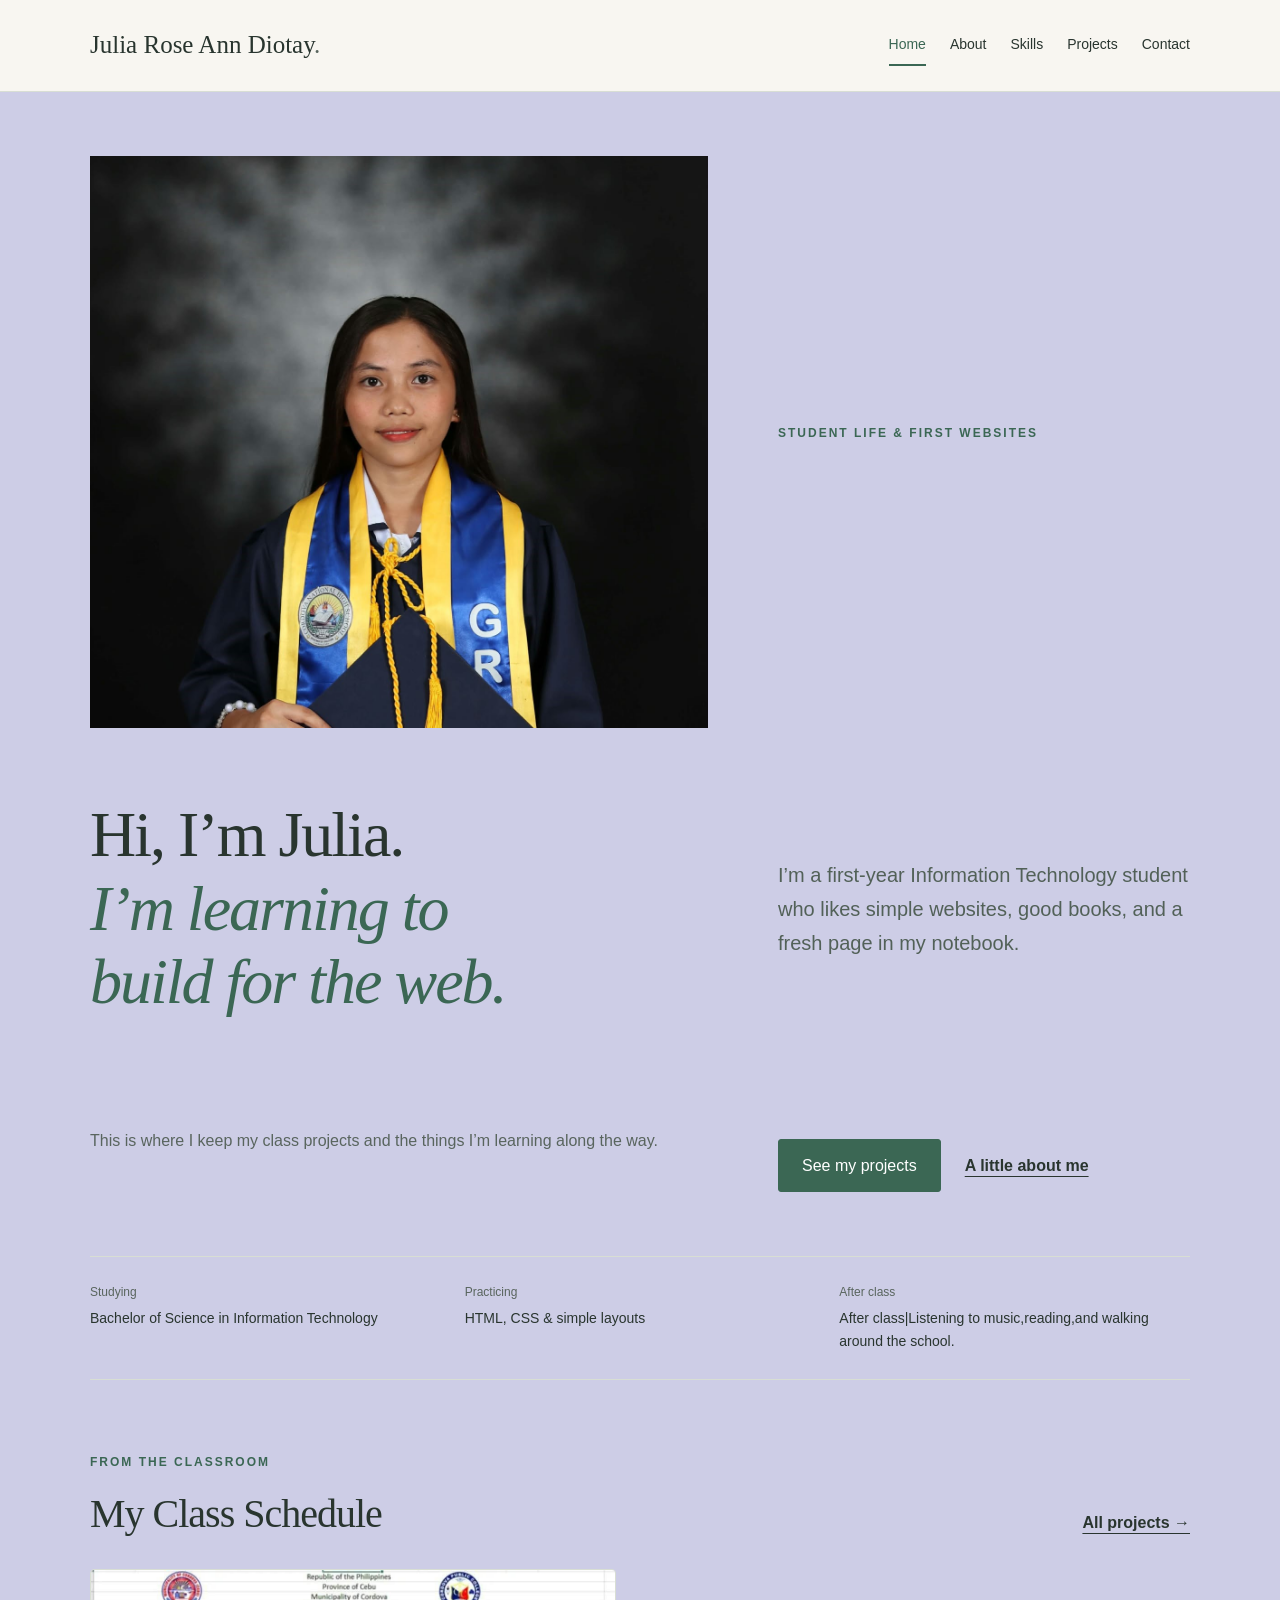
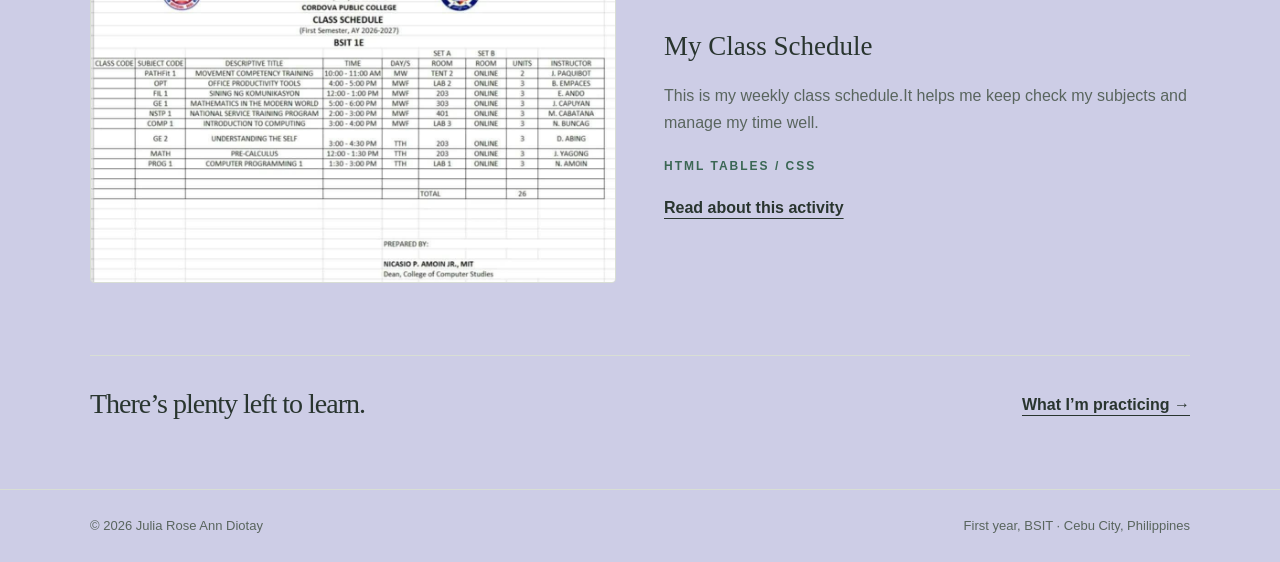
==== index.html @ e8fc2d92 "Upload portfolio website files" ====
<!DOCTYPE html>
<html lang="en">
    <head>
        <meta charset="UTF-8">
        <meta name="viewport" content="width=device-width, initial-scale=1.0">
        <title>Home — Julia Rose Ann Diotay | Student Portfolio</title>
        <meta
            name="description"
            content="Julia Rose Ann Diotay’s first-year IT portfolio, with class projects, everyday interests, and web skills in progress."
        >
        <link rel="stylesheet" href="css/style.css">
    </head>
    <body>
        <a class="skip-link" href="#main">Skip to content</a>
        <header class="site-header">
            <div class="container navbar">
                <a class="brand" href="index.html">Julia Rose Ann Diotay<span class="muted">.</span></a>
                <nav class="nav-links" aria-label="Main navigation">
                    <a href="index.html" class="active" aria-current="page">Home</a>
                    <a href="about.html">About</a>
                    <a href="skills.html">Skills</a>
                    <a href="projects.html">Projects</a>
                    <a href="contact.html">Contact</a>
                </nav>
            </div>
        </header>
        <main id="main" class="container" tabindex="-1">
            <section class="hero" aria-label="Introduction">
                <div class="home-content">
                  <img src="assets/images/profile.pic.jpg"
                  
                  alt="My Profileclass="profile-pic">

                </div>
                    <p class="eyebrow">Student life &amp; first websites</p>
                    <h1>Hi, I’m Julia.<br><span>I’m learning to<br>build for the web.</span></h1>
                    <p class="lead">
                        I’m a first-year Information Technology student who likes simple websites, good books, and a
                        fresh page in my notebook.
                    </p>
                    <p class="muted">This is where I keep my class projects and the things I’m learning along the way.</p>
                    <div class="actions">
                        <a class="button" href="projects.html">See my projects</a>
                        <a class="text-link" href="about.html">A little about me</a>
                    </div>
                </div>
                
                    
                
            </section>
            <div class="semester-strip">
                <p><span>Studying</span>Bachelor of Science in Information Technology</p>
                <p><span>Practicing</span>HTML, CSS &amp; simple layouts</p>
                <p><span>After class</span>After class|Listening to music,reading,and walking around the school.</p>
            </div>
            <section class="section" aria-labelledby="recent-title">
                <div class="section-heading">
                    <div>
                        <p class="eyebrow">From the classroom</p>
                        <h2 id="recent-title">My Class Schedule</h2>
                    </div>
                    <a class="text-link" href="projects.html">All projects →</a>
                </div>
                <article class="feature">
                    <img
                        src="assets/images/class schedule.jpg"
                        alt="A weekly class schedule with subject names arranged in a simple table"
                        width="800"
                        height="500"
                        loading="lazy"
                    >
                    <div>
                        <h3>My Class Schedule</h3>
                        <p class="muted">
                            This is my weekly class schedule.It helps me keep check my subjects and manage my time well. 
                        </p>
                        <p class="eyebrow">HTML tables / CSS</p>
                        <a class="text-link" href="projects.html">Read about this activity</a>
                    </div>
                </article>
            </section>
            <div class="closing">
                <h2>There’s plenty left to learn.</h2>
                <a class="text-link" href="skills.html">What I’m practicing →</a>
            </div>
        </main>
        <footer class="footer">
            <div class="container footer-inner">
                <p>© 2026 Julia Rose Ann Diotay</p>
                <p>First year, BSIT · Cebu City, Philippines</p>
            </div>
        </footer>
    </body>
</html>
---- css/style.css ----
* {
    box-sizing: border-box;
}

html {
    scroll-behavior: smooth;
    scroll-padding-top: 108px;
}

body {
    margin: 0;
    padding-top: 92px;
    background-color: #cdcde6;
    color: #29352f;
    font-family: Arial, Helvetica, sans-serif;
    line-height: 1.7;
}

.container {
    width: 88%;
    max-width: 1100px;
    margin: 0 auto;
}

img {
    display: block;
    width: 100%;
    height: auto;
}

a {
    color: inherit;
    text-underline-offset: 5px;
    transition: color 0.2s, background-color 0.2s;
}

a:hover {
    color: #3b6754;
}

a:focus-visible {
    outline: 3px solid #3b6754;
    outline-offset: 5px;
}

h1,
h2,
h3 {
    margin: 0 0 20px;
    font-family: Georgia, "Times New Roman", serif;
    font-weight: normal;
    line-height: 1.15;
}

h1 {
    font-size: 64px;
    letter-spacing: -2px;
}

h2 {
    font-size: 40px;
    letter-spacing: -1px;
}

h3 {
    font-size: 27px;
}

p {
    margin: 0 0 20px;
}

.eyebrow {
    margin-bottom: 18px;
    color: #3b6754;
    font-size: 12px;
    font-weight: bold;
    letter-spacing: 2px;
    text-transform: uppercase;
}

.lead {
    max-width: 600px;
    color: #526158;
    font-size: 20px;
}

.muted {
    color: #59655e;
}

.skip-link {
    position: fixed;
    z-index: 1100;
    top: -80px;
    left: 20px;
    padding: 10px 16px;
    background-color: #29352f;
    color: #ffffff;
}

.skip-link:focus {
    top: 10px;
}

.site-header {
    position: fixed;
    top: 0;
    left: 0;
    z-index: 1000;
    width: 100%;
    height: 92px;
    background-color: rgba(250, 248, 242, 0.95);
    backdrop-filter: blur(10px);
    border-bottom: 1px solid #d8ded4;
}

.navbar {
    display: flex;
    justify-content: space-between;
    align-items: center;
    flex-wrap: wrap;
    gap: 20px;
    height: 100%;
    padding: 24px 0;
}

.brand {
    font-family: Georgia, serif;
    font-size: 25px;
    text-decoration: none;
}

.nav-links {
    display: flex;
    flex-wrap: wrap;
    gap: 24px;
}

.nav-links a {
    padding: 8px 0;
    border-bottom: 2px solid transparent;
    font-size: 14px;
    text-decoration: none;
}

.nav-links a:hover,
.nav-links .active {
    border-bottom-color: #3b6754;
    color: #3b6754;
}

.hero {
    display: grid;
    grid-template-columns: 1.2fr 0.8fr;
    align-items: center;
    gap: 70px;
    padding: 64px 0;
}

.hero h1 span {
    color: #3b6754;
    font-style: italic;
}

.portrait {
    margin: 0;
}

.portrait img {
    aspect-ratio: 1;
    object-fit: contain;
    background-color: #edf0e7;
    border-radius: 4px;
}

.portrait figcaption {
    display: flex;
    justify-content: space-between;
    gap: 16px;
    padding-top: 12px;
    color: #59655e;
    font-size: 12px;
}

.actions {
    display: flex;
    align-items: center;
    flex-wrap: wrap;
    gap: 24px;
    margin-top: 30px;
}

.button {
    display: inline-block;
    padding: 12px 23px;
    border: 1px solid #3b6754;
    border-radius: 3px;
    background-color: #3b6754;
    color: #ffffff;
    text-decoration: none;
}

.button:hover {
    background-color: #294c3c;
    color: #ffffff;
}

.text-link {
    font-weight: bold;
}

.semester-strip {
    display: grid;
    grid-template-columns: repeat(3, 1fr);
    gap: 24px;
    padding: 25px 0;
    border-top: 1px solid #d8ded4;
    border-bottom: 1px solid #d8ded4;
}

.semester-strip p {
    margin: 0;
    font-size: 14px;
}

.semester-strip span {
    display: block;
    margin-bottom: 4px;
    color: #59655e;
    font-size: 12px;
}

.section {
    padding: 72px 0;
}

.section-heading {
    display: flex;
    justify-content: space-between;
    align-items: end;
    flex-wrap: wrap;
    gap: 20px;
    margin-bottom: 32px;
}

.section-heading h2 {
    margin: 0;
}

.feature,
.about-grid {
    display: grid;
    grid-template-columns: 1fr 1fr;
    align-items: center;
    gap: 48px;
}

.feature img,
.project-card img {
    border: 1px solid #d8ded4;
    border-radius: 4px;
}

.page-intro {
    max-width: 760px;
    padding: 60px 0 36px;
}

.about-grid {
    align-items: start;
    grid-template-columns: 0.8fr 1.2fr;
}

.note {
    margin-top: 28px;
    padding: 24px;
    border-left: 3px solid #3b6754;
    background-color: #edf0e7;
}

.note p:last-child {
    margin-bottom: 0;
}

.education-row {
    display: grid;
    grid-template-columns: 180px 1fr;
    gap: 24px;
    padding: 28px 0;
    border-top: 1px solid #d8ded4;
}

.education-row p {
    margin-bottom: 8px;
}

.skill-row {
    display: grid;
    grid-template-columns: 60px 1fr 1.5fr;
    gap: 24px;
    padding: 28px 0;
    border-top: 1px solid #d8ded4;
}

.skill-row h3,
.skill-row p {
    margin: 0;
}

.skill-number {
    color: #3b6754;
    font-size: 14px;
}

.project-list {
    display: grid;
    gap: 48px;
}

.project-card {
    display: grid;
    grid-template-columns: 1fr 1fr;
    align-items: center;
    gap: 40px;
}

.tags {
    display: flex;
    flex-wrap: wrap;
    gap: 8px;
    margin: 20px 0;
    padding: 0;
    list-style: none;
}

.tags li {
    padding: 3px 10px;
    border: 1px solid #d8ded4;
    border-radius: 3px;
    font-size: 12px;
}

.contact-section {
    display: grid;
    grid-template-columns: 1fr 1fr;
    gap: 48px;
    padding: 48px 0 72px;
}

.contact-card {
    padding: 36px;
    border-radius: 4px;
    background-color: #edf0e7;
}

.email-link {
    font-size: 22px;
    overflow-wrap: anywhere;
}

.closing {
    display: flex;
    justify-content: space-between;
    align-items: center;
    flex-wrap: wrap;
    gap: 24px;
    padding: 32px 0;
    border-top: 1px solid #d8ded4;
}

.closing h2 {
    margin: 0;
    font-size: 28px;
}

.footer {
    margin-top: 36px;
    border-top: 1px solid #d8ded4;
}

.footer-inner {
    display: flex;
    justify-content: space-between;
    flex-wrap: wrap;
    gap: 12px;
    padding: 25px 0;
    color: #59655e;
    font-size: 13px;
}

.footer p {
    margin: 0;
}

@media (max-width: 768px) {
    h1 {
        font-size: 46px;
    }

    h2 {
        font-size: 34px;
    }

    .navbar {
        gap: 12px;
    }

    .nav-links {
        gap: 20px;
    }

    .hero,
    .feature,
    .about-grid,
    .project-card,
    .contact-section {
        grid-template-columns: 1fr;
        gap: 30px;
    }

    .hero {
        padding: 40px 0;
    }

    .portrait {
        width: 100%;
        max-width: 400px;
    }

    .section {
        padding: 48px 0;
    }

    .semester-strip,
    .education-row,
    .skill-row {
        grid-template-columns: 1fr;
        gap: 12px;
    }

    .page-intro {
        padding-top: 40px;
    }

    .contact-card {
        padding: 24px;
    }
}

@media (max-width: 639px) {
    html {
        scroll-padding-top: 156px;
    }

    body {
        padding-top: 140px;
    }

    .site-header {
        height: 140px;
    }

    .navbar {
        padding: 16px 0;
    }

    .nav-links {
        width: 100%;
    }
}

@media (prefers-reduced-motion: reduce) {
    html {
        scroll-behavior: auto;
    }

    a {
        transition: none;
    }
}
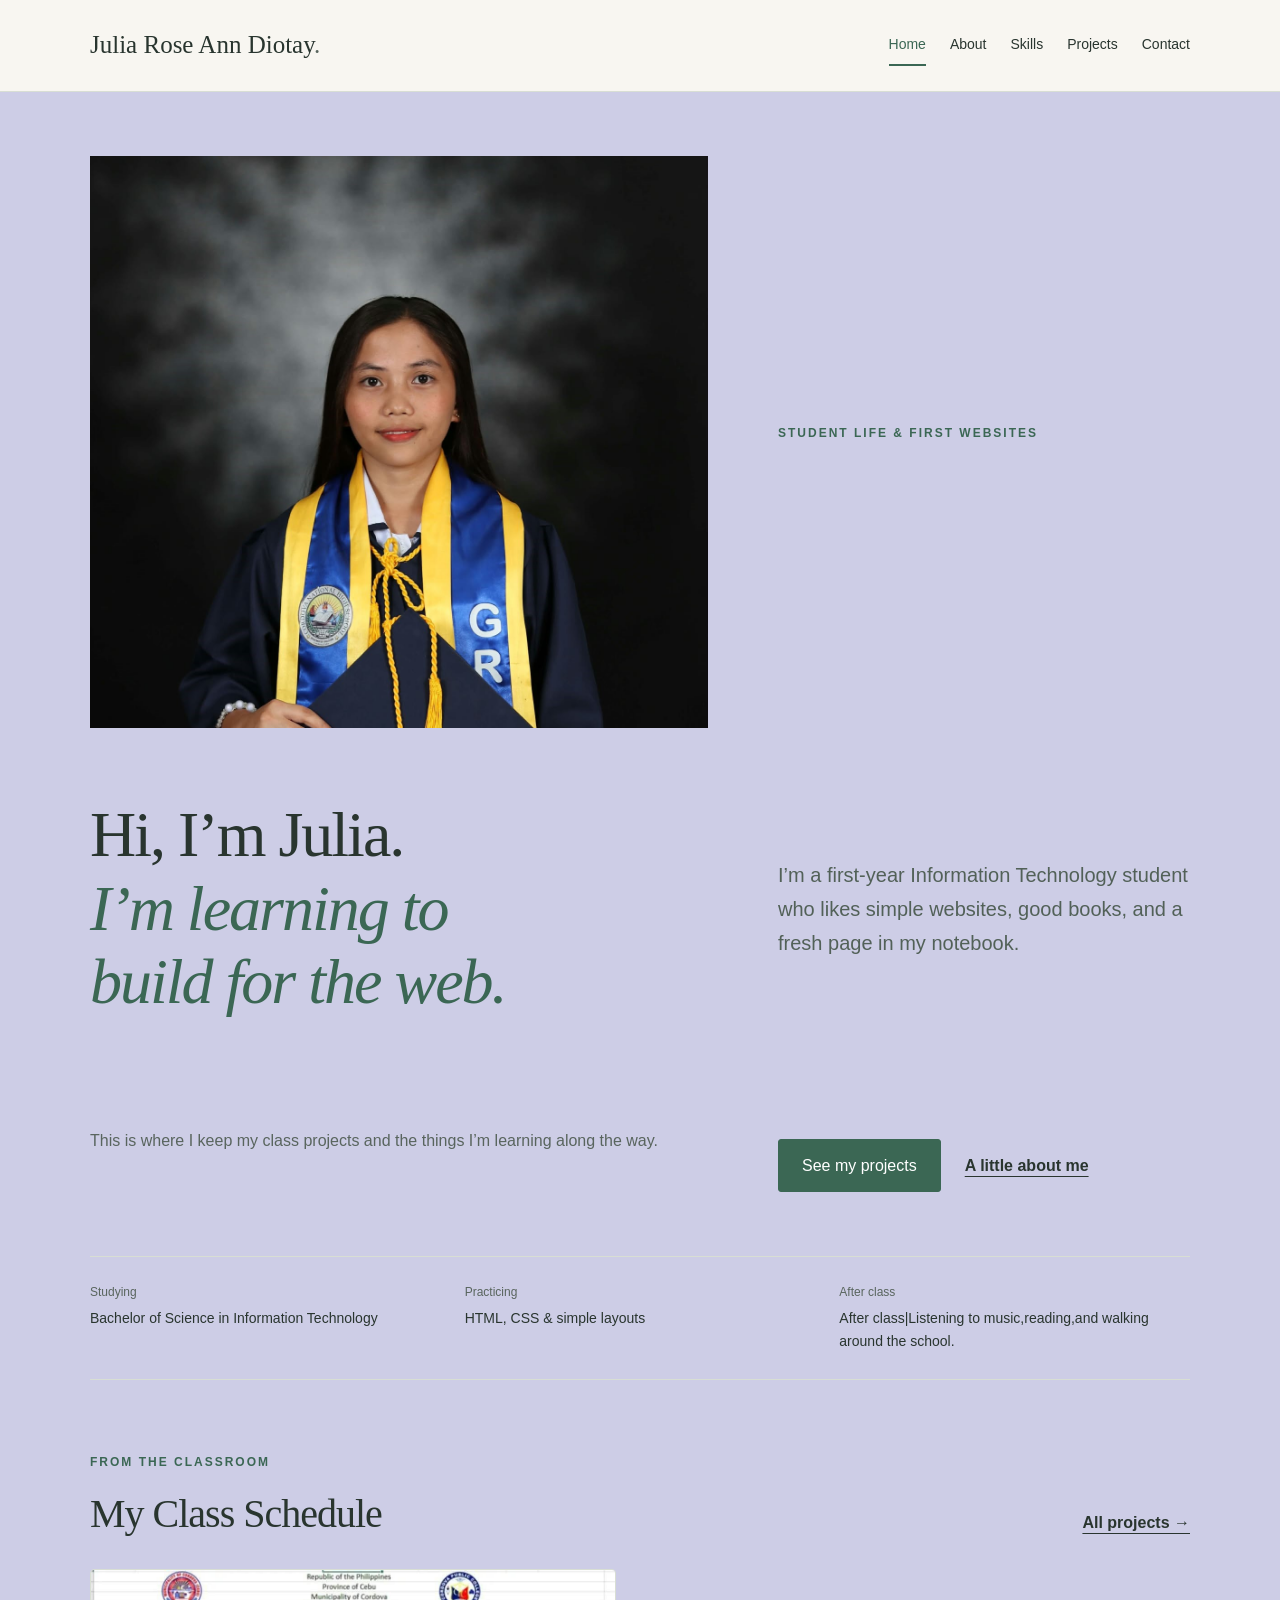
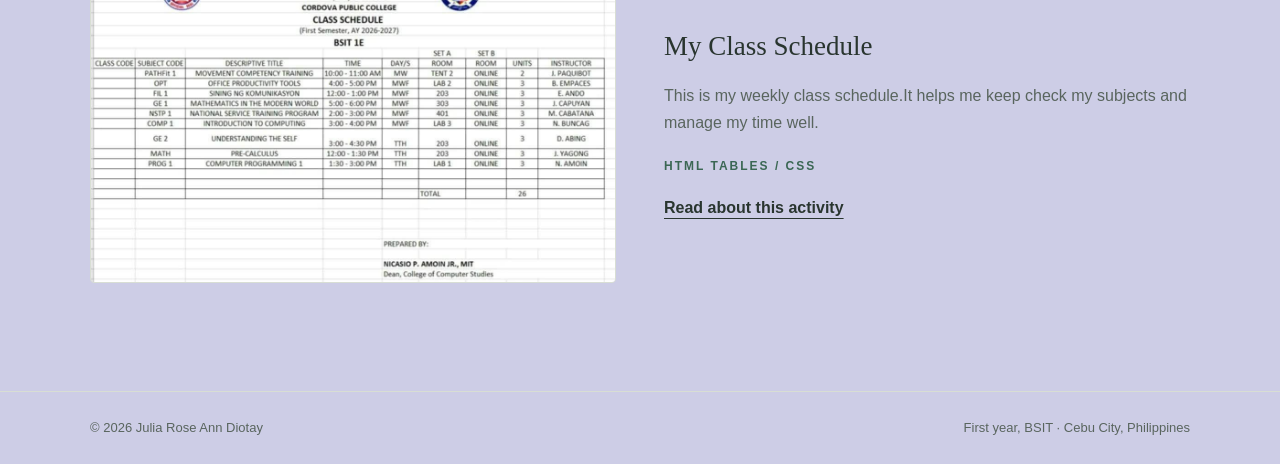
==== commit 5824690d: "Update index.html" ====
--- a/index.html
+++ b/index.html
@@ -79,10 +79,6 @@
                     </div>
                 </article>
             </section>
-            <div class="closing">
-                <h2>There’s plenty left to learn.</h2>
-                <a class="text-link" href="skills.html">What I’m practicing →</a>
-            </div>
         </main>
         <footer class="footer">
             <div class="container footer-inner">
